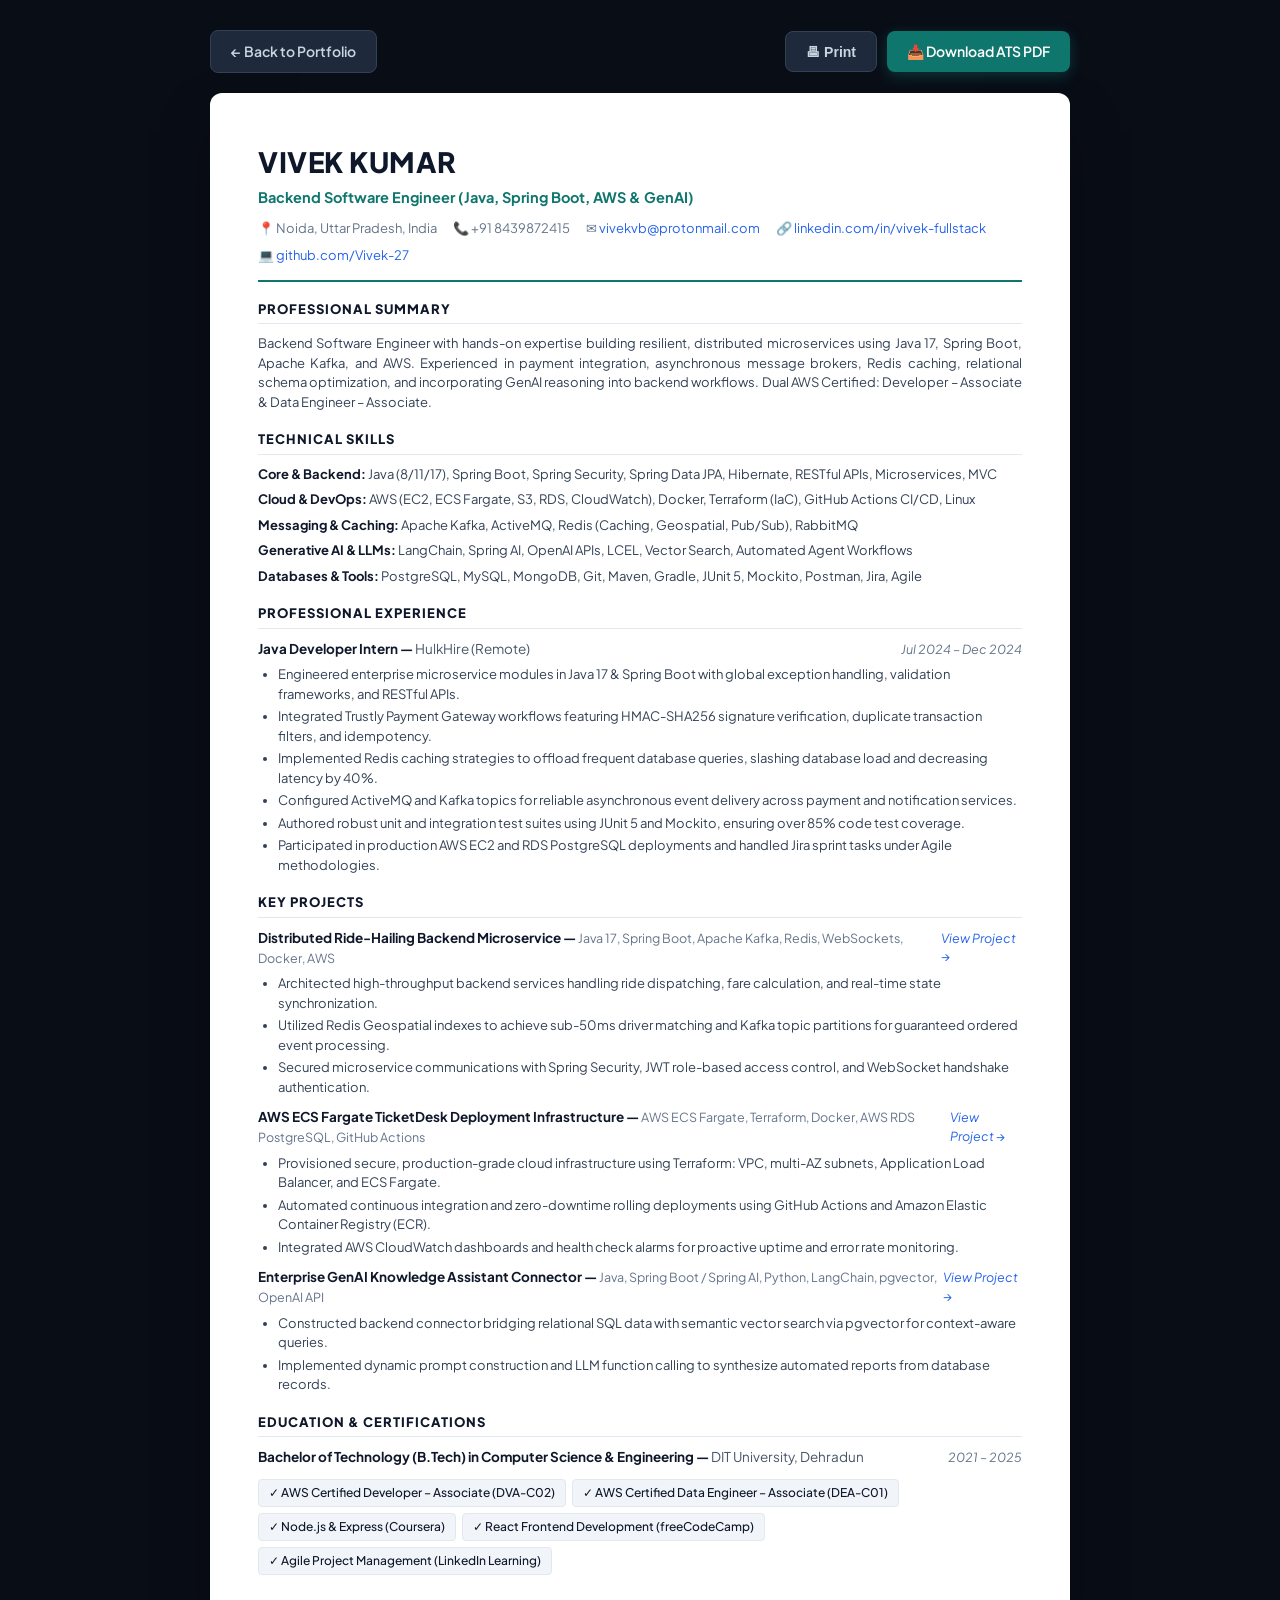
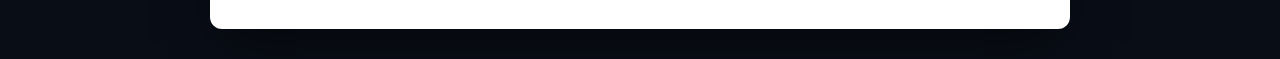
==== public/resumes/Vivek_Kumar_Java_Cloud_GenAI_Resume.html @ 4c065e35 "feat(portfolio): complete UI/UX overhaul, photo integration & 3-track resume hub - Integrated authen" ====
<!DOCTYPE html>
<html lang="en">
<head>
  <meta charset="UTF-8" />
  <meta name="viewport" content="width=device-width, initial-scale=1.0" />
  <title>Vivek Kumar - Backend Software Engineer (Java, Spring Boot, AWS & GenAI)</title>
  <link rel="preconnect" href="https://fonts.googleapis.com">
  <link rel="preconnect" href="https://fonts.gstatic.com" crossorigin>
  <link href="https://fonts.googleapis.com/css2?family=Plus+Jakarta+Sans:wght@400;500;600;700;800&display=swap" rel="stylesheet">
  <style>
    * { box-sizing: border-box; margin: 0; padding: 0; }
    body {
      font-family: 'Plus Jakarta Sans', -apple-system, BlinkMacSystemFont, 'Segoe UI', Roboto, Helvetica, Arial, sans-serif;
      color: #1e293b;
      background: #090d16;
      padding: 30px 15px;
      line-height: 1.5;
    }
    .actions-bar {
      max-width: 860px;
      margin: 0 auto 20px auto;
      display: flex;
      justify-content: space-between;
      align-items: center;
      flex-wrap: wrap;
      gap: 12px;
    }
    .btn {
      background: #0f766e;
      color: #ffffff;
      padding: 10px 20px;
      border-radius: 8px;
      text-decoration: none;
      font-weight: 600;
      font-size: 14px;
      display: inline-flex;
      align-items: center;
      gap: 8px;
      box-shadow: 0 4px 14px rgba(15, 118, 110, 0.4);
      transition: all 0.2s ease;
      cursor: pointer;
      border: none;
    }
    .btn:hover {
      background: #115e59;
      transform: translateY(-2px);
    }
    .btn-secondary {
      background: #1e293b;
      color: #cbd5e1;
      border: 1px solid #334155;
      box-shadow: none;
    }
    .btn-secondary:hover {
      background: #334155;
      color: #ffffff;
    }
    .resume-sheet {
      max-width: 860px;
      margin: 0 auto;
      background: #ffffff;
      padding: 48px;
      border-radius: 12px;
      box-shadow: 0 25px 50px -12px rgba(0,0,0,0.5);
    }
    h1 {
      font-size: 28px;
      color: #0f172a;
      letter-spacing: 0.5px;
      text-transform: uppercase;
      font-weight: 800;
    }
    .subtitle {
      color: #0f766e;
      font-size: 14.5px;
      font-weight: 700;
      margin-top: 4px;
    }
    .contact-info {
      font-size: 13px;
      color: #64748b;
      margin-top: 10px;
      padding-bottom: 14px;
      border-bottom: 2px solid #0f766e;
      display: flex;
      flex-wrap: wrap;
      gap: 8px 16px;
    }
    .contact-info a {
      color: #2563eb;
      text-decoration: none;
    }
    .contact-info a:hover {
      text-decoration: underline;
    }
    .section {
      margin-top: 18px;
    }
    .section-title {
      font-size: 13px;
      font-weight: 800;
      text-transform: uppercase;
      letter-spacing: 1px;
      color: #0f172a;
      border-bottom: 1px solid #e2e8f0;
      padding-bottom: 4px;
      margin-bottom: 10px;
    }
    .summary-text {
      font-size: 13px;
      color: #334155;
      text-align: justify;
    }
    .skill-category {
      font-size: 13px;
      margin-bottom: 6px;
      color: #334155;
    }
    .skill-category strong {
      color: #0f172a;
    }
    .item-header {
      display: flex;
      justify-content: space-between;
      align-items: baseline;
      margin-top: 10px;
      font-size: 13.5px;
    }
    .item-title {
      font-weight: 700;
      color: #0f172a;
    }
    .item-meta {
      font-size: 12.5px;
      color: #64748b;
      font-style: italic;
    }
    ul.bullets {
      list-style-type: disc;
      padding-left: 20px;
      margin-top: 6px;
    }
    ul.bullets li {
      font-size: 13px;
      color: #334155;
      margin-bottom: 3px;
    }
    .badge {
      display: inline-block;
      background: #f1f5f9;
      color: #0f172a;
      padding: 4px 10px;
      border-radius: 4px;
      font-size: 12px;
      margin-right: 6px;
      margin-bottom: 6px;
      font-weight: 500;
      border: 1px solid #e2e8f0;
    }
    @media print {
      body { background: transparent; padding: 0; }
      .actions-bar { display: none; }
      .resume-sheet { box-shadow: none; padding: 0; border-radius: 0; }
    }
  </style>
</head>
<body>
  <div class="actions-bar">
    <a href="/" class="btn btn-secondary">&larr; Back to Portfolio</a>
    <div style="display:flex; gap:10px;">
      <button onclick="window.print()" class="btn btn-secondary">&#128438; Print</button>
      <a href="Vivek_Kumar_Java_Cloud_GenAI_Resume.pdf" download class="btn">&#128229; Download ATS PDF</a>
    </div>
  </div>
  <div class="resume-sheet">
    <h1>Vivek Kumar</h1>
    <div class="subtitle">Backend Software Engineer (Java, Spring Boot, AWS & GenAI)</div>
    <div class="contact-info">
      <span>&#128205; Noida, Uttar Pradesh, India</span>
      <span>&#128222; +91 8439872415</span>
      <span>&#9993; <a href="mailto:vivekvb@protonmail.com">vivekvb@protonmail.com</a></span>
      <span>&#128279; <a href="https://linkedin.com/in/vivek-fullstack" target="_blank">linkedin.com/in/vivek-fullstack</a></span>
      <span>&#128187; <a href="https://github.com/Vivek-27" target="_blank">github.com/Vivek-27</a></span>
    </div>

    <div class="section">
      <div class="section-title">Professional Summary</div>
      <p class="summary-text">Backend Software Engineer with hands-on expertise building resilient, distributed microservices using Java 17, Spring Boot, Apache Kafka, and AWS. Experienced in payment integration, asynchronous message brokers, Redis caching, relational schema optimization, and incorporating GenAI reasoning into backend workflows. Dual AWS Certified: Developer – Associate & Data Engineer – Associate.</p>
    </div>

    <div class="section">
      <div class="section-title">Technical Skills</div>
      <div class="skill-category"><strong>Core & Backend:</strong> Java (8/11/17), Spring Boot, Spring Security, Spring Data JPA, Hibernate, RESTful APIs, Microservices, MVC</div><div class="skill-category"><strong>Cloud & DevOps:</strong> AWS (EC2, ECS Fargate, S3, RDS, CloudWatch), Docker, Terraform (IaC), GitHub Actions CI/CD, Linux</div><div class="skill-category"><strong>Messaging & Caching:</strong> Apache Kafka, ActiveMQ, Redis (Caching, Geospatial, Pub/Sub), RabbitMQ</div><div class="skill-category"><strong>Generative AI & LLMs:</strong> LangChain, Spring AI, OpenAI APIs, LCEL, Vector Search, Automated Agent Workflows</div><div class="skill-category"><strong>Databases & Tools:</strong> PostgreSQL, MySQL, MongoDB, Git, Maven, Gradle, JUnit 5, Mockito, Postman, Jira, Agile</div>
    </div>

    <div class="section">
      <div class="section-title">Professional Experience</div>
      
      <div class="item-header">
        <div class="item-title">Java Developer Intern &mdash; <span style="font-weight:normal; color:#475569;">HulkHire (Remote)</span></div>
        <div class="item-meta">Jul 2024 – Dec 2024</div>
      </div>
      <ul class="bullets">
        <li>Engineered enterprise microservice modules in Java 17 & Spring Boot with global exception handling, validation frameworks, and RESTful APIs.</li><li>Integrated Trustly Payment Gateway workflows featuring HMAC-SHA256 signature verification, duplicate transaction filters, and idempotency.</li><li>Implemented Redis caching strategies to offload frequent database queries, slashing database load and decreasing latency by 40%.</li><li>Configured ActiveMQ and Kafka topics for reliable asynchronous event delivery across payment and notification services.</li><li>Authored robust unit and integration test suites using JUnit 5 and Mockito, ensuring over 85% code test coverage.</li><li>Participated in production AWS EC2 and RDS PostgreSQL deployments and handled Jira sprint tasks under Agile methodologies.</li>
      </ul>
      
    </div>

    <div class="section">
      <div class="section-title">Key Projects</div>
      
      <div class="item-header">
        <div class="item-title">Distributed Ride-Hailing Backend Microservice &mdash; <span style="font-weight:normal; color:#64748b; font-size:12.5px;">Java 17, Spring Boot, Apache Kafka, Redis, WebSockets, Docker, AWS</span></div>
        <div class="item-meta"><a href="https://github.com/Vivek-27" target="_blank" style="color:#2563eb; text-decoration:none;">View Project &rarr;</a></div>
      </div>
      <ul class="bullets">
        <li>Architected high-throughput backend services handling ride dispatching, fare calculation, and real-time state synchronization.</li><li>Utilized Redis Geospatial indexes to achieve sub-50ms driver matching and Kafka topic partitions for guaranteed ordered event processing.</li><li>Secured microservice communications with Spring Security, JWT role-based access control, and WebSocket handshake authentication.</li>
      </ul>
      
      <div class="item-header">
        <div class="item-title">AWS ECS Fargate TicketDesk Deployment Infrastructure &mdash; <span style="font-weight:normal; color:#64748b; font-size:12.5px;">AWS ECS Fargate, Terraform, Docker, AWS RDS PostgreSQL, GitHub Actions</span></div>
        <div class="item-meta"><a href="https://github.com/Vivek-27/poc-aws-deployment-ticketdesk" target="_blank" style="color:#2563eb; text-decoration:none;">View Project &rarr;</a></div>
      </div>
      <ul class="bullets">
        <li>Provisioned secure, production-grade cloud infrastructure using Terraform: VPC, multi-AZ subnets, Application Load Balancer, and ECS Fargate.</li><li>Automated continuous integration and zero-downtime rolling deployments using GitHub Actions and Amazon Elastic Container Registry (ECR).</li><li>Integrated AWS CloudWatch dashboards and health check alarms for proactive uptime and error rate monitoring.</li>
      </ul>
      
      <div class="item-header">
        <div class="item-title">Enterprise GenAI Knowledge Assistant Connector &mdash; <span style="font-weight:normal; color:#64748b; font-size:12.5px;">Java, Spring Boot / Spring AI, Python, LangChain, pgvector, OpenAI API</span></div>
        <div class="item-meta"><a href="https://github.com/Vivek-27/generative-ai-langchain-toolkit" target="_blank" style="color:#2563eb; text-decoration:none;">View Project &rarr;</a></div>
      </div>
      <ul class="bullets">
        <li>Constructed backend connector bridging relational SQL data with semantic vector search via pgvector for context-aware queries.</li><li>Implemented dynamic prompt construction and LLM function calling to synthesize automated reports from database records.</li>
      </ul>
      
    </div>

    <div class="section">
      <div class="section-title">Education & Certifications</div>
      
      <div class="item-header">
        <div class="item-title">Bachelor of Technology (B.Tech) in Computer Science & Engineering &mdash; <span style="font-weight:normal; color:#475569;">DIT University, Dehradun</span></div>
        <div class="item-meta">2021 – 2025</div>
      </div>
      
      <div style="margin-top:12px;">
        <span class="badge">&#10003; AWS Certified Developer – Associate (DVA-C02)</span><span class="badge">&#10003; AWS Certified Data Engineer – Associate (DEA-C01)</span><span class="badge">&#10003; Node.js & Express (Coursera)</span><span class="badge">&#10003; React Frontend Development (freeCodeCamp)</span><span class="badge">&#10003; Agile Project Management (LinkedIn Learning)</span>
      </div>
    </div>
  </div>
</body>
</html>
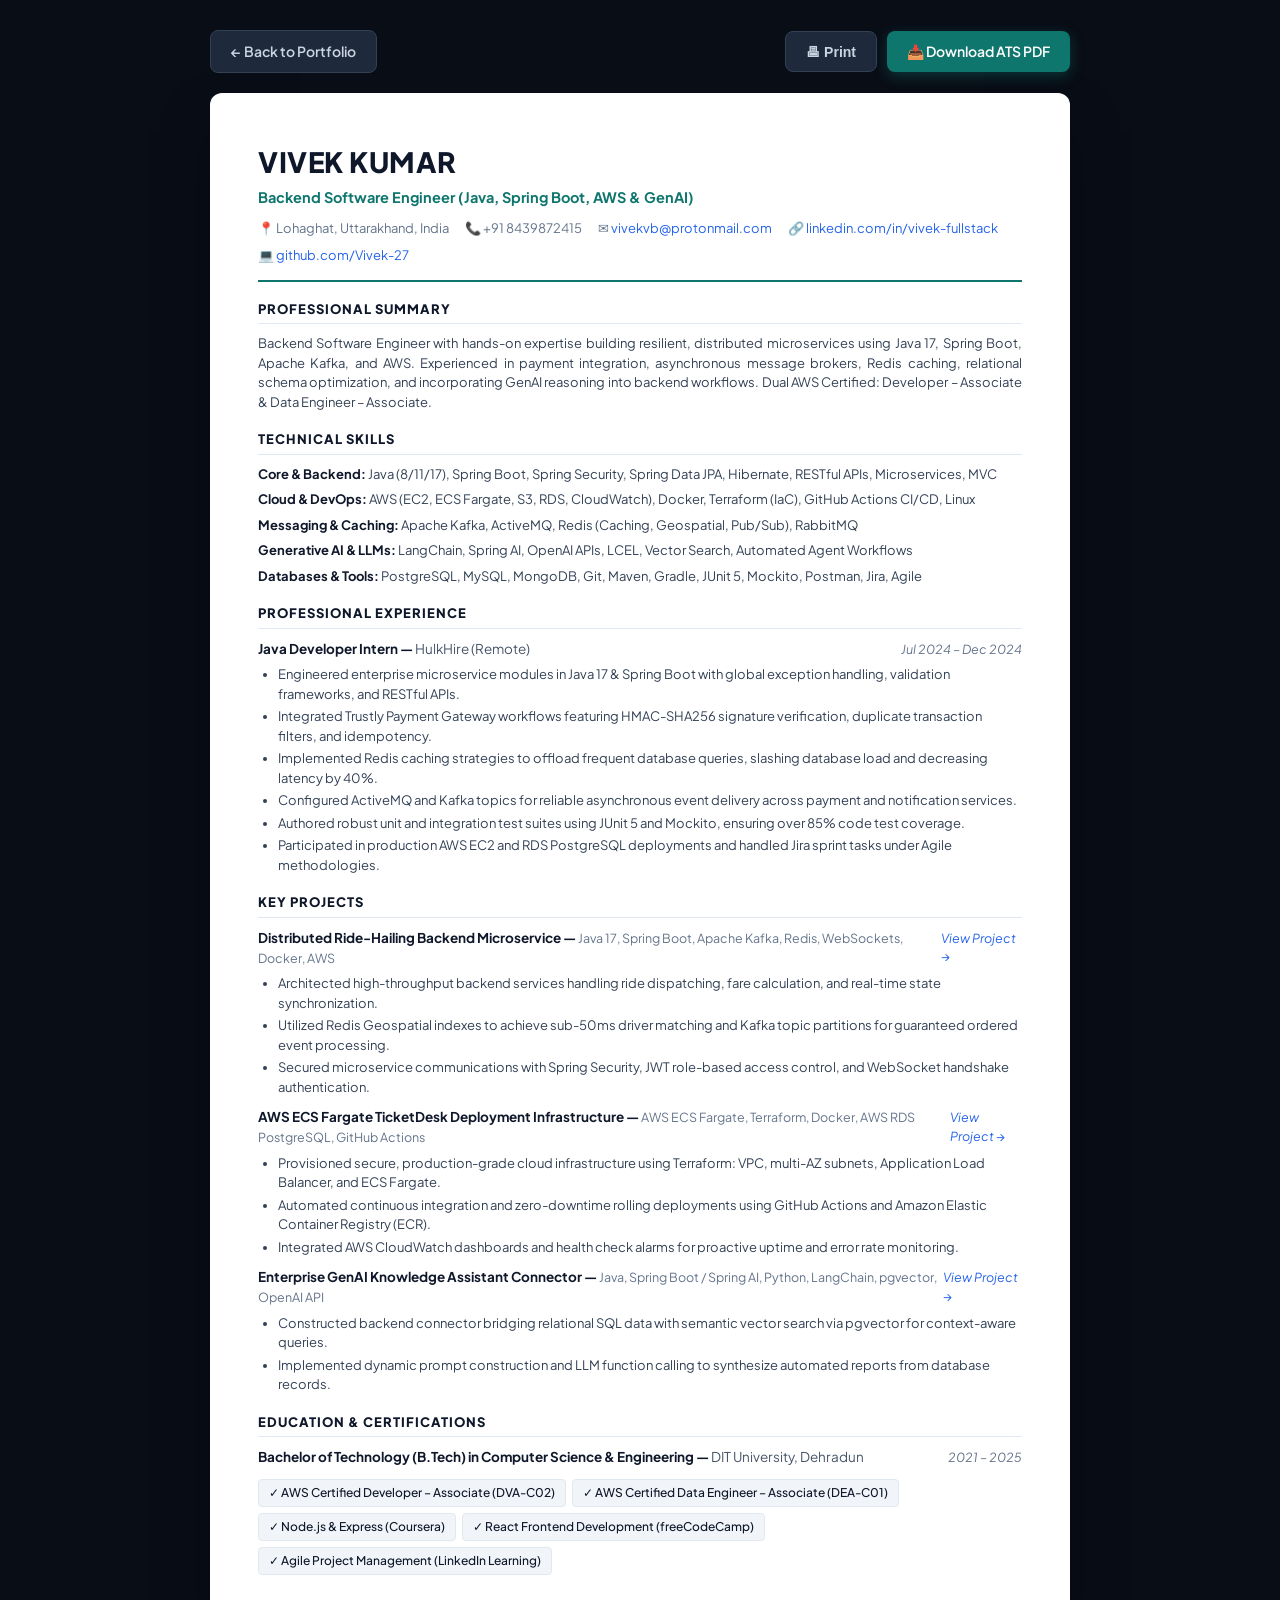
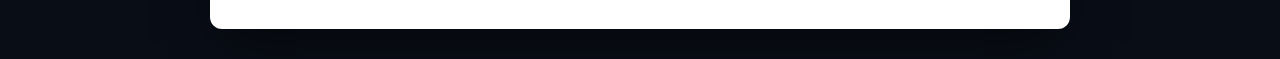
==== commit 89f0052a: "feat: integrate new high-res portrait, remove top hero gap, configure 3 Oxima projects (Java backend" ====
--- a/public/resumes/Vivek_Kumar_Java_Cloud_GenAI_Resume.html
+++ b/public/resumes/Vivek_Kumar_Java_Cloud_GenAI_Resume.html
@@ -176,7 +176,7 @@
     <h1>Vivek Kumar</h1>
     <div class="subtitle">Backend Software Engineer (Java, Spring Boot, AWS & GenAI)</div>
     <div class="contact-info">
-      <span>&#128205; Noida, Uttar Pradesh, India</span>
+      <span>&#128205; Lohaghat, Uttarakhand, India</span>
       <span>&#128222; +91 8439872415</span>
       <span>&#9993; <a href="mailto:vivekvb@protonmail.com">vivekvb@protonmail.com</a></span>
       <span>&#128279; <a href="https://linkedin.com/in/vivek-fullstack" target="_blank">linkedin.com/in/vivek-fullstack</a></span>
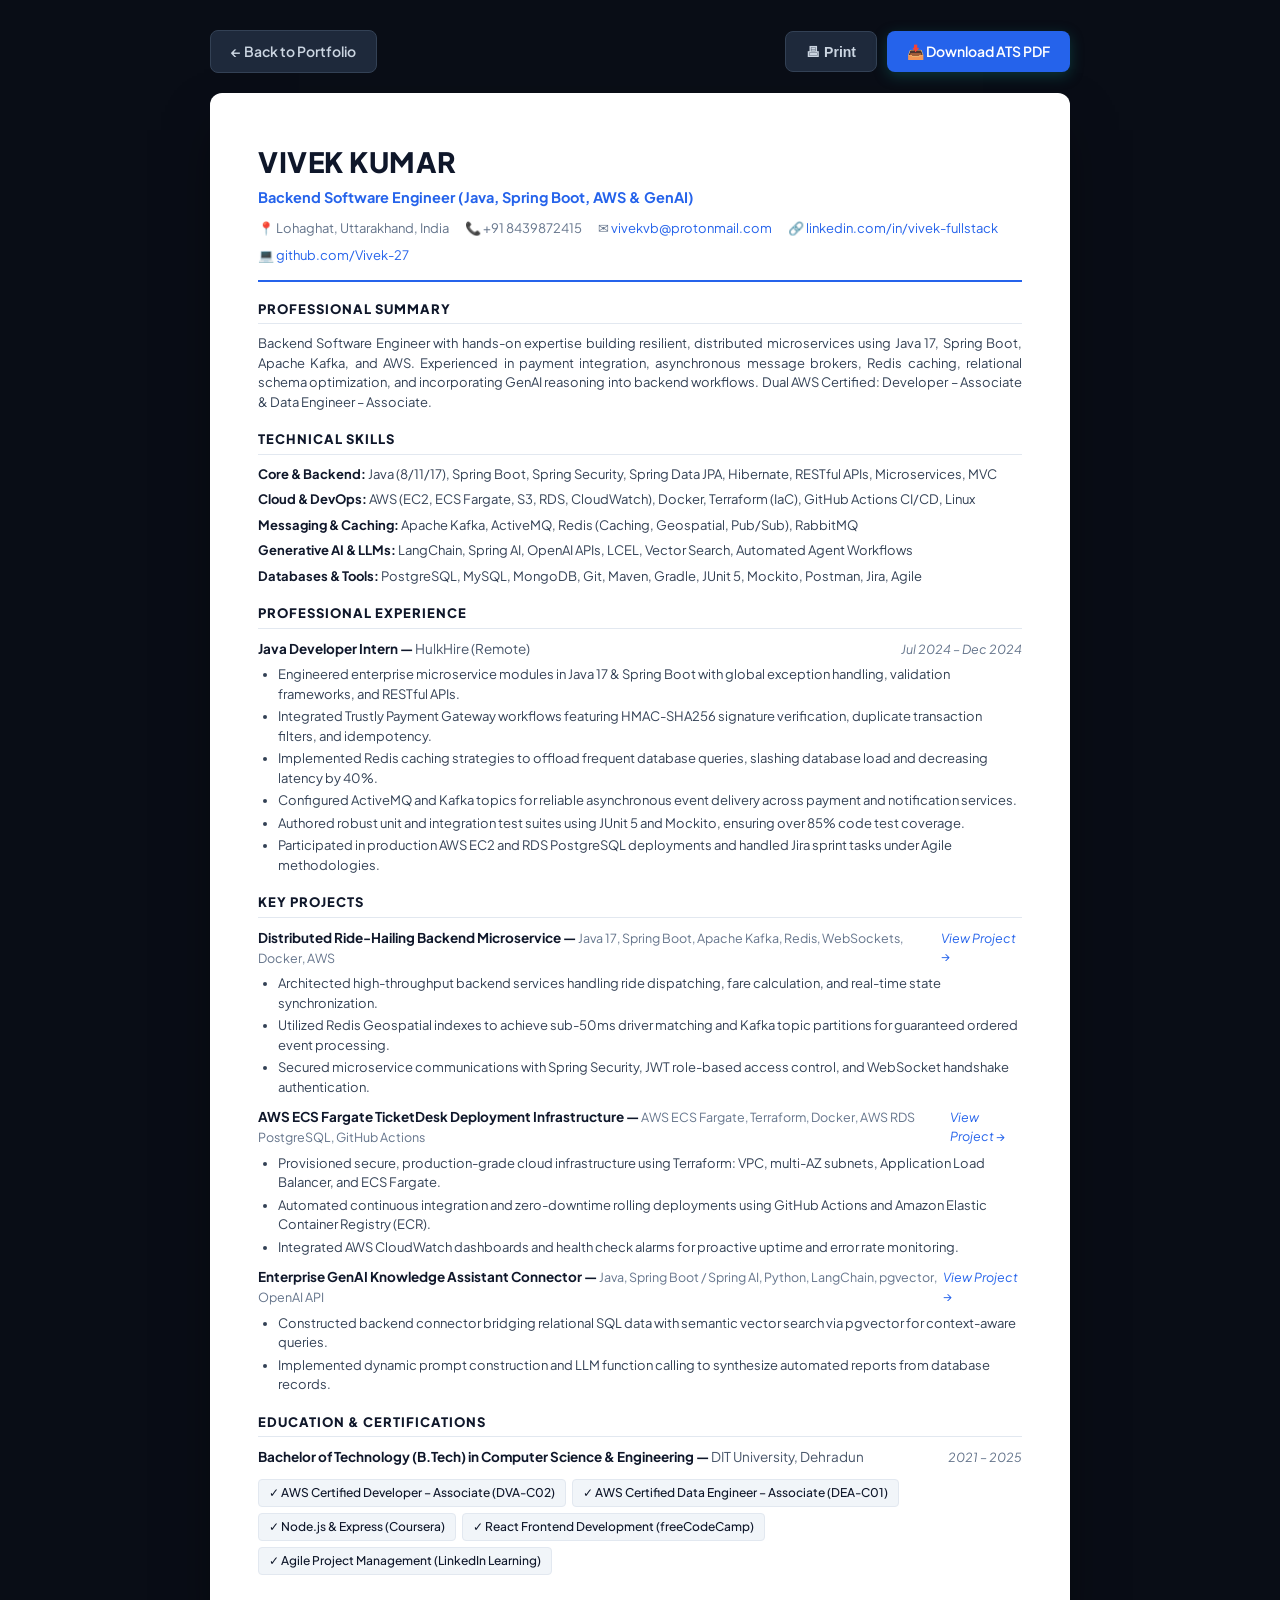
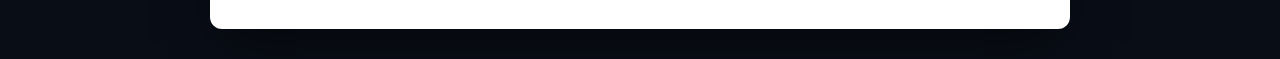
==== commit 5f4857d3: "feat(design): embed hero-scroll-indicator inside hero-container with zero margin-top, apply 1.35fr/0" ====
--- a/public/resumes/Vivek_Kumar_Java_Cloud_GenAI_Resume.html
+++ b/public/resumes/Vivek_Kumar_Java_Cloud_GenAI_Resume.html
@@ -26,7 +26,7 @@
       gap: 12px;
     }
     .btn {
-      background: #0f766e;
+      background: #2563eb;
       color: #ffffff;
       padding: 10px 20px;
       border-radius: 8px;
@@ -71,7 +71,7 @@
       font-weight: 800;
     }
     .subtitle {
-      color: #0f766e;
+      color: #2563eb;
       font-size: 14.5px;
       font-weight: 700;
       margin-top: 4px;
@@ -81,7 +81,7 @@
       color: #64748b;
       margin-top: 10px;
       padding-bottom: 14px;
-      border-bottom: 2px solid #0f766e;
+      border-bottom: 2px solid #2563eb;
       display: flex;
       flex-wrap: wrap;
       gap: 8px 16px;
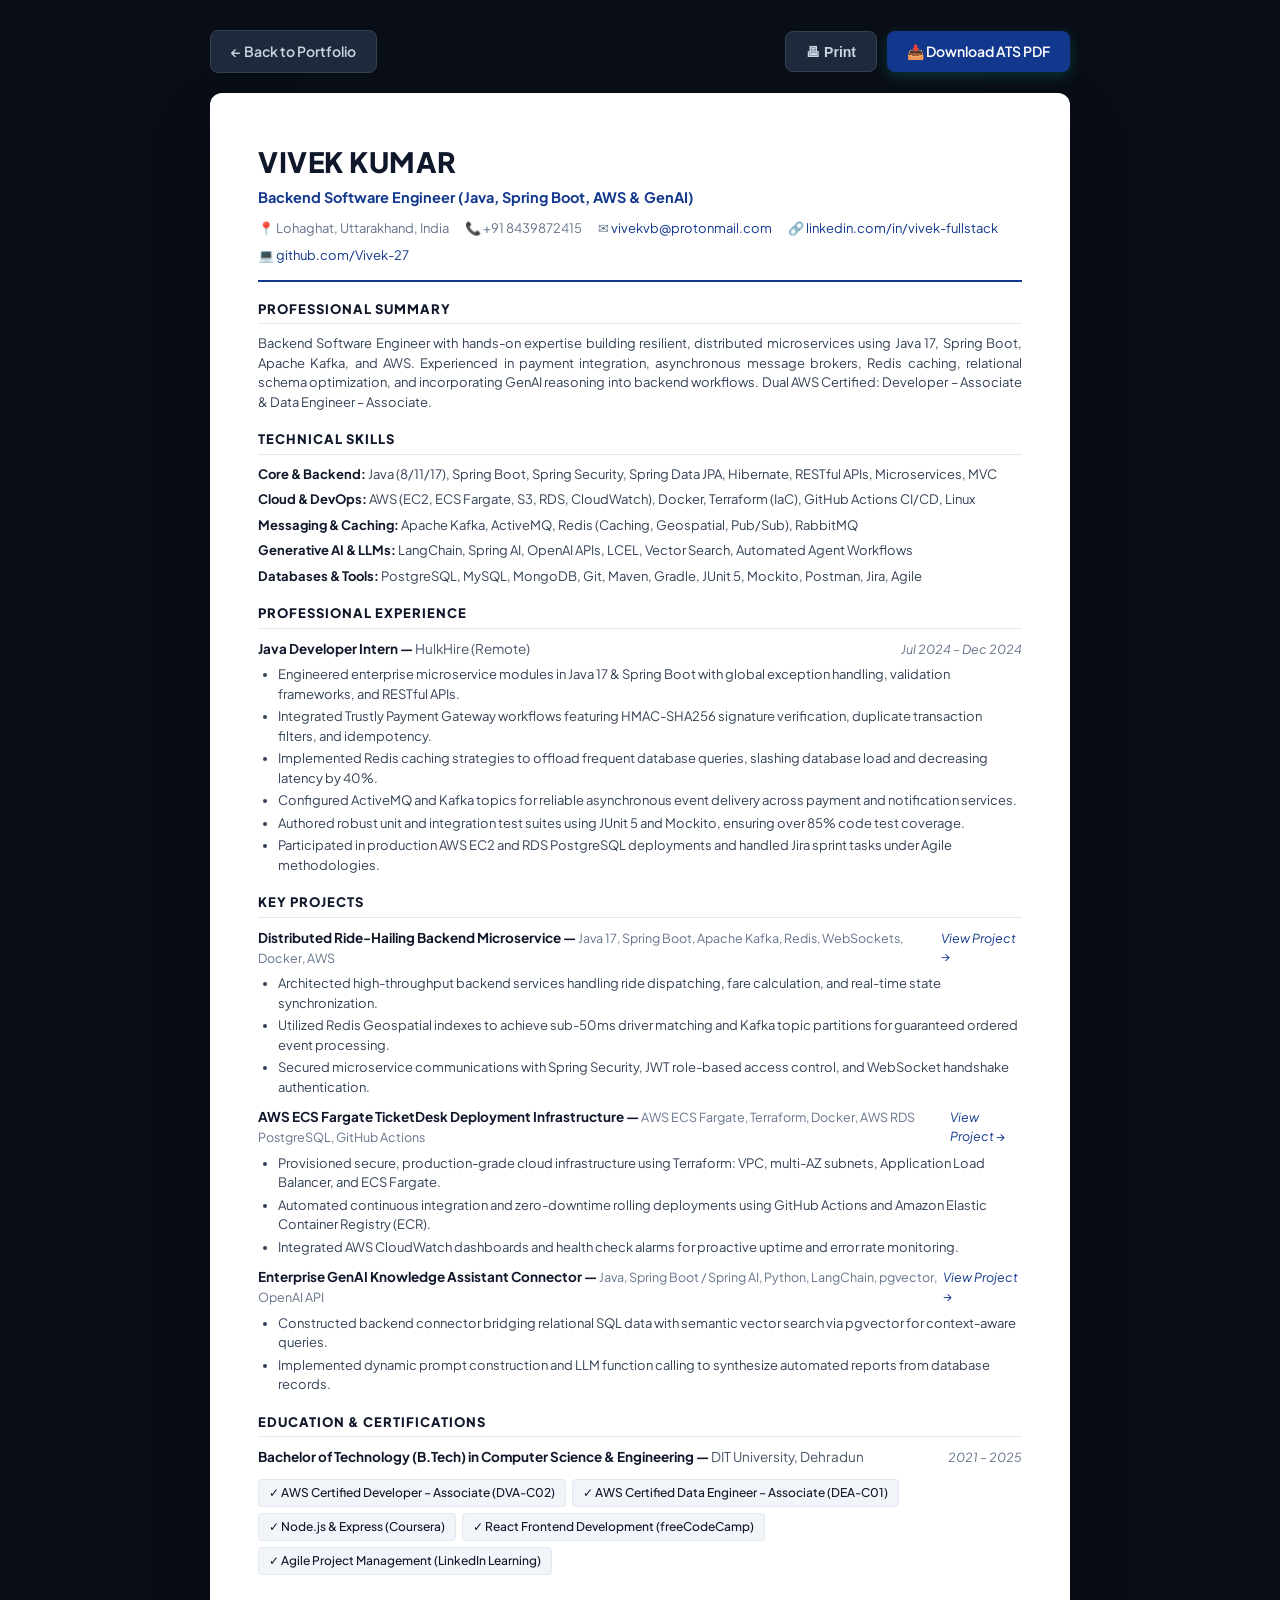
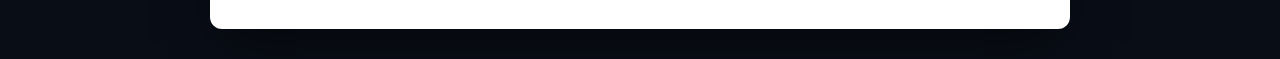
==== commit e884c8cd: "style: apply custom brand color #12388d (Imperial Navy Tech Blue) across all stylesheets and ATS res" ====
--- a/public/resumes/Vivek_Kumar_Java_Cloud_GenAI_Resume.html
+++ b/public/resumes/Vivek_Kumar_Java_Cloud_GenAI_Resume.html
@@ -26,7 +26,7 @@
       gap: 12px;
     }
     .btn {
-      background: #2563eb;
+      background: #12388d;
       color: #ffffff;
       padding: 10px 20px;
       border-radius: 8px;
@@ -71,7 +71,7 @@
       font-weight: 800;
     }
     .subtitle {
-      color: #2563eb;
+      color: #12388d;
       font-size: 14.5px;
       font-weight: 700;
       margin-top: 4px;
@@ -81,13 +81,13 @@
       color: #64748b;
       margin-top: 10px;
       padding-bottom: 14px;
-      border-bottom: 2px solid #2563eb;
+      border-bottom: 2px solid #12388d;
       display: flex;
       flex-wrap: wrap;
       gap: 8px 16px;
     }
     .contact-info a {
-      color: #2563eb;
+      color: #12388d;
       text-decoration: none;
     }
     .contact-info a:hover {
@@ -211,7 +211,7 @@
       
       <div class="item-header">
         <div class="item-title">Distributed Ride-Hailing Backend Microservice &mdash; <span style="font-weight:normal; color:#64748b; font-size:12.5px;">Java 17, Spring Boot, Apache Kafka, Redis, WebSockets, Docker, AWS</span></div>
-        <div class="item-meta"><a href="https://github.com/Vivek-27" target="_blank" style="color:#2563eb; text-decoration:none;">View Project &rarr;</a></div>
+        <div class="item-meta"><a href="https://github.com/Vivek-27" target="_blank" style="color:#12388d; text-decoration:none;">View Project &rarr;</a></div>
       </div>
       <ul class="bullets">
         <li>Architected high-throughput backend services handling ride dispatching, fare calculation, and real-time state synchronization.</li><li>Utilized Redis Geospatial indexes to achieve sub-50ms driver matching and Kafka topic partitions for guaranteed ordered event processing.</li><li>Secured microservice communications with Spring Security, JWT role-based access control, and WebSocket handshake authentication.</li>
@@ -219,7 +219,7 @@
       
       <div class="item-header">
         <div class="item-title">AWS ECS Fargate TicketDesk Deployment Infrastructure &mdash; <span style="font-weight:normal; color:#64748b; font-size:12.5px;">AWS ECS Fargate, Terraform, Docker, AWS RDS PostgreSQL, GitHub Actions</span></div>
-        <div class="item-meta"><a href="https://github.com/Vivek-27/poc-aws-deployment-ticketdesk" target="_blank" style="color:#2563eb; text-decoration:none;">View Project &rarr;</a></div>
+        <div class="item-meta"><a href="https://github.com/Vivek-27/poc-aws-deployment-ticketdesk" target="_blank" style="color:#12388d; text-decoration:none;">View Project &rarr;</a></div>
       </div>
       <ul class="bullets">
         <li>Provisioned secure, production-grade cloud infrastructure using Terraform: VPC, multi-AZ subnets, Application Load Balancer, and ECS Fargate.</li><li>Automated continuous integration and zero-downtime rolling deployments using GitHub Actions and Amazon Elastic Container Registry (ECR).</li><li>Integrated AWS CloudWatch dashboards and health check alarms for proactive uptime and error rate monitoring.</li>
@@ -227,7 +227,7 @@
       
       <div class="item-header">
         <div class="item-title">Enterprise GenAI Knowledge Assistant Connector &mdash; <span style="font-weight:normal; color:#64748b; font-size:12.5px;">Java, Spring Boot / Spring AI, Python, LangChain, pgvector, OpenAI API</span></div>
-        <div class="item-meta"><a href="https://github.com/Vivek-27/generative-ai-langchain-toolkit" target="_blank" style="color:#2563eb; text-decoration:none;">View Project &rarr;</a></div>
+        <div class="item-meta"><a href="https://github.com/Vivek-27/generative-ai-langchain-toolkit" target="_blank" style="color:#12388d; text-decoration:none;">View Project &rarr;</a></div>
       </div>
       <ul class="bullets">
         <li>Constructed backend connector bridging relational SQL data with semantic vector search via pgvector for context-aware queries.</li><li>Implemented dynamic prompt construction and LLM function calling to synthesize automated reports from database records.</li>
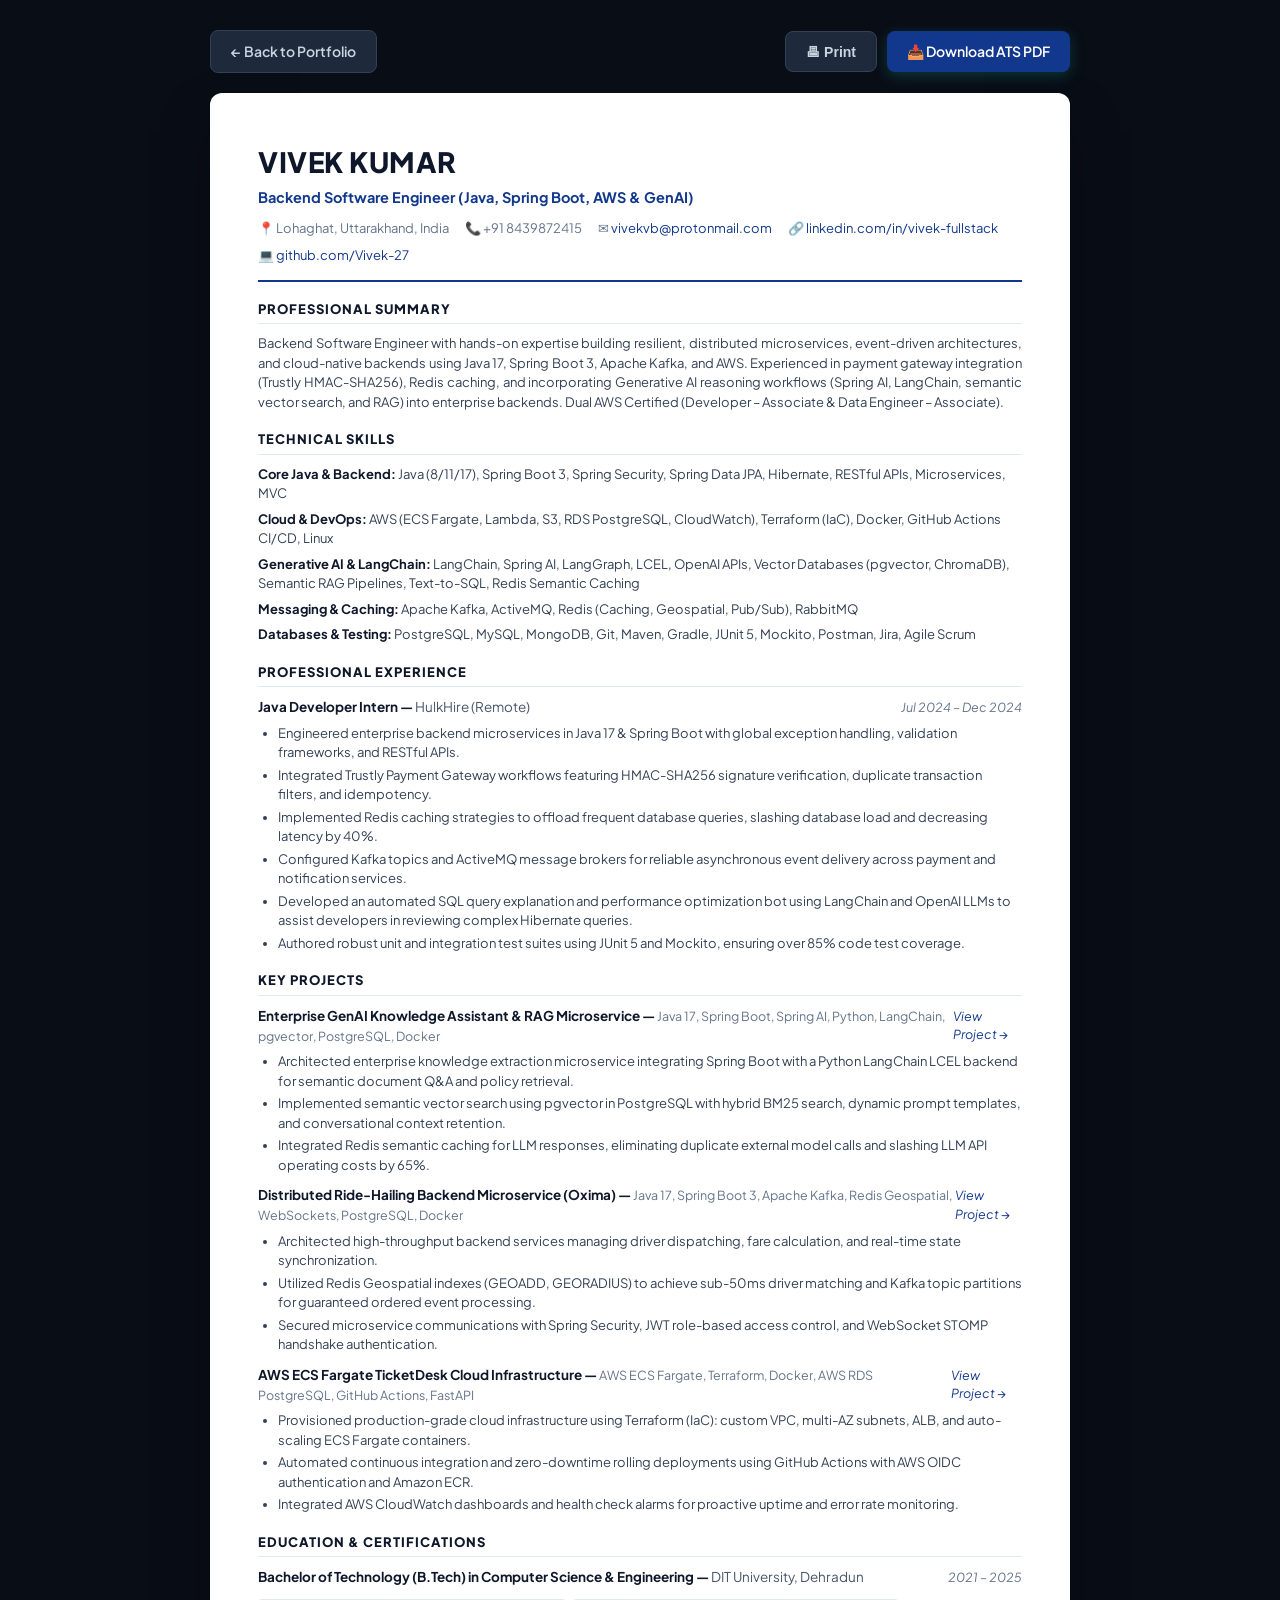
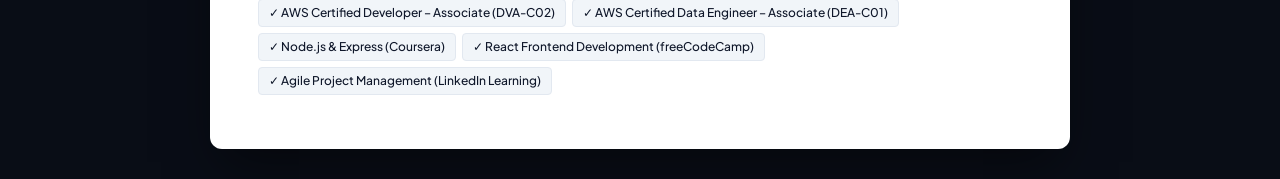
==== commit d6a9eb28: "docs(resumes): update MERN, Java, and Data Engineering ATS resumes with comprehensive LangChain and " ====
--- a/public/resumes/Vivek_Kumar_Java_Cloud_GenAI_Resume.html
+++ b/public/resumes/Vivek_Kumar_Java_Cloud_GenAI_Resume.html
@@ -185,12 +185,12 @@
 
     <div class="section">
       <div class="section-title">Professional Summary</div>
-      <p class="summary-text">Backend Software Engineer with hands-on expertise building resilient, distributed microservices using Java 17, Spring Boot, Apache Kafka, and AWS. Experienced in payment integration, asynchronous message brokers, Redis caching, relational schema optimization, and incorporating GenAI reasoning into backend workflows. Dual AWS Certified: Developer – Associate & Data Engineer – Associate.</p>
+      <p class="summary-text">Backend Software Engineer with hands-on expertise building resilient, distributed microservices, event-driven architectures, and cloud-native backends using Java 17, Spring Boot 3, Apache Kafka, and AWS. Experienced in payment gateway integration (Trustly HMAC-SHA256), Redis caching, and incorporating Generative AI reasoning workflows (Spring AI, LangChain, semantic vector search, and RAG) into enterprise backends. Dual AWS Certified (Developer – Associate & Data Engineer – Associate).</p>
     </div>
 
     <div class="section">
       <div class="section-title">Technical Skills</div>
-      <div class="skill-category"><strong>Core & Backend:</strong> Java (8/11/17), Spring Boot, Spring Security, Spring Data JPA, Hibernate, RESTful APIs, Microservices, MVC</div><div class="skill-category"><strong>Cloud & DevOps:</strong> AWS (EC2, ECS Fargate, S3, RDS, CloudWatch), Docker, Terraform (IaC), GitHub Actions CI/CD, Linux</div><div class="skill-category"><strong>Messaging & Caching:</strong> Apache Kafka, ActiveMQ, Redis (Caching, Geospatial, Pub/Sub), RabbitMQ</div><div class="skill-category"><strong>Generative AI & LLMs:</strong> LangChain, Spring AI, OpenAI APIs, LCEL, Vector Search, Automated Agent Workflows</div><div class="skill-category"><strong>Databases & Tools:</strong> PostgreSQL, MySQL, MongoDB, Git, Maven, Gradle, JUnit 5, Mockito, Postman, Jira, Agile</div>
+      <div class="skill-category"><strong>Core Java & Backend:</strong> Java (8/11/17), Spring Boot 3, Spring Security, Spring Data JPA, Hibernate, RESTful APIs, Microservices, MVC</div><div class="skill-category"><strong>Cloud & DevOps:</strong> AWS (ECS Fargate, Lambda, S3, RDS PostgreSQL, CloudWatch), Terraform (IaC), Docker, GitHub Actions CI/CD, Linux</div><div class="skill-category"><strong>Generative AI & LangChain:</strong> LangChain, Spring AI, LangGraph, LCEL, OpenAI APIs, Vector Databases (pgvector, ChromaDB), Semantic RAG Pipelines, Text-to-SQL, Redis Semantic Caching</div><div class="skill-category"><strong>Messaging & Caching:</strong> Apache Kafka, ActiveMQ, Redis (Caching, Geospatial, Pub/Sub), RabbitMQ</div><div class="skill-category"><strong>Databases & Testing:</strong> PostgreSQL, MySQL, MongoDB, Git, Maven, Gradle, JUnit 5, Mockito, Postman, Jira, Agile Scrum</div>
     </div>
 
     <div class="section">
@@ -201,7 +201,7 @@
         <div class="item-meta">Jul 2024 – Dec 2024</div>
       </div>
       <ul class="bullets">
-        <li>Engineered enterprise microservice modules in Java 17 & Spring Boot with global exception handling, validation frameworks, and RESTful APIs.</li><li>Integrated Trustly Payment Gateway workflows featuring HMAC-SHA256 signature verification, duplicate transaction filters, and idempotency.</li><li>Implemented Redis caching strategies to offload frequent database queries, slashing database load and decreasing latency by 40%.</li><li>Configured ActiveMQ and Kafka topics for reliable asynchronous event delivery across payment and notification services.</li><li>Authored robust unit and integration test suites using JUnit 5 and Mockito, ensuring over 85% code test coverage.</li><li>Participated in production AWS EC2 and RDS PostgreSQL deployments and handled Jira sprint tasks under Agile methodologies.</li>
+        <li>Engineered enterprise backend microservices in Java 17 & Spring Boot with global exception handling, validation frameworks, and RESTful APIs.</li><li>Integrated Trustly Payment Gateway workflows featuring HMAC-SHA256 signature verification, duplicate transaction filters, and idempotency.</li><li>Implemented Redis caching strategies to offload frequent database queries, slashing database load and decreasing latency by 40%.</li><li>Configured Kafka topics and ActiveMQ message brokers for reliable asynchronous event delivery across payment and notification services.</li><li>Developed an automated SQL query explanation and performance optimization bot using LangChain and OpenAI LLMs to assist developers in reviewing complex Hibernate queries.</li><li>Authored robust unit and integration test suites using JUnit 5 and Mockito, ensuring over 85% code test coverage.</li>
       </ul>
       
     </div>
@@ -210,27 +210,27 @@
       <div class="section-title">Key Projects</div>
       
       <div class="item-header">
-        <div class="item-title">Distributed Ride-Hailing Backend Microservice &mdash; <span style="font-weight:normal; color:#64748b; font-size:12.5px;">Java 17, Spring Boot, Apache Kafka, Redis, WebSockets, Docker, AWS</span></div>
-        <div class="item-meta"><a href="https://github.com/Vivek-27" target="_blank" style="color:#12388d; text-decoration:none;">View Project &rarr;</a></div>
-      </div>
-      <ul class="bullets">
-        <li>Architected high-throughput backend services handling ride dispatching, fare calculation, and real-time state synchronization.</li><li>Utilized Redis Geospatial indexes to achieve sub-50ms driver matching and Kafka topic partitions for guaranteed ordered event processing.</li><li>Secured microservice communications with Spring Security, JWT role-based access control, and WebSocket handshake authentication.</li>
-      </ul>
-      
-      <div class="item-header">
-        <div class="item-title">AWS ECS Fargate TicketDesk Deployment Infrastructure &mdash; <span style="font-weight:normal; color:#64748b; font-size:12.5px;">AWS ECS Fargate, Terraform, Docker, AWS RDS PostgreSQL, GitHub Actions</span></div>
+        <div class="item-title">Enterprise GenAI Knowledge Assistant & RAG Microservice &mdash; <span style="font-weight:normal; color:#64748b; font-size:12.5px;">Java 17, Spring Boot, Spring AI, Python, LangChain, pgvector, PostgreSQL, Docker</span></div>
+        <div class="item-meta"><a href="https://github.com/Vivek-27/generative-ai-langchain-toolkit" target="_blank" style="color:#12388d; text-decoration:none;">View Project &rarr;</a></div>
+      </div>
+      <ul class="bullets">
+        <li>Architected enterprise knowledge extraction microservice integrating Spring Boot with a Python LangChain LCEL backend for semantic document Q&A and policy retrieval.</li><li>Implemented semantic vector search using pgvector in PostgreSQL with hybrid BM25 search, dynamic prompt templates, and conversational context retention.</li><li>Integrated Redis semantic caching for LLM responses, eliminating duplicate external model calls and slashing LLM API operating costs by 65%.</li>
+      </ul>
+      
+      <div class="item-header">
+        <div class="item-title">Distributed Ride-Hailing Backend Microservice (Oxima) &mdash; <span style="font-weight:normal; color:#64748b; font-size:12.5px;">Java 17, Spring Boot 3, Apache Kafka, Redis Geospatial, WebSockets, PostgreSQL, Docker</span></div>
+        <div class="item-meta"><a href="https://github.com/Vivek-27/oxima-ride-hailing" target="_blank" style="color:#12388d; text-decoration:none;">View Project &rarr;</a></div>
+      </div>
+      <ul class="bullets">
+        <li>Architected high-throughput backend services managing driver dispatching, fare calculation, and real-time state synchronization.</li><li>Utilized Redis Geospatial indexes (GEOADD, GEORADIUS) to achieve sub-50ms driver matching and Kafka topic partitions for guaranteed ordered event processing.</li><li>Secured microservice communications with Spring Security, JWT role-based access control, and WebSocket STOMP handshake authentication.</li>
+      </ul>
+      
+      <div class="item-header">
+        <div class="item-title">AWS ECS Fargate TicketDesk Cloud Infrastructure &mdash; <span style="font-weight:normal; color:#64748b; font-size:12.5px;">AWS ECS Fargate, Terraform, Docker, AWS RDS PostgreSQL, GitHub Actions, FastAPI</span></div>
         <div class="item-meta"><a href="https://github.com/Vivek-27/poc-aws-deployment-ticketdesk" target="_blank" style="color:#12388d; text-decoration:none;">View Project &rarr;</a></div>
       </div>
       <ul class="bullets">
-        <li>Provisioned secure, production-grade cloud infrastructure using Terraform: VPC, multi-AZ subnets, Application Load Balancer, and ECS Fargate.</li><li>Automated continuous integration and zero-downtime rolling deployments using GitHub Actions and Amazon Elastic Container Registry (ECR).</li><li>Integrated AWS CloudWatch dashboards and health check alarms for proactive uptime and error rate monitoring.</li>
-      </ul>
-      
-      <div class="item-header">
-        <div class="item-title">Enterprise GenAI Knowledge Assistant Connector &mdash; <span style="font-weight:normal; color:#64748b; font-size:12.5px;">Java, Spring Boot / Spring AI, Python, LangChain, pgvector, OpenAI API</span></div>
-        <div class="item-meta"><a href="https://github.com/Vivek-27/generative-ai-langchain-toolkit" target="_blank" style="color:#12388d; text-decoration:none;">View Project &rarr;</a></div>
-      </div>
-      <ul class="bullets">
-        <li>Constructed backend connector bridging relational SQL data with semantic vector search via pgvector for context-aware queries.</li><li>Implemented dynamic prompt construction and LLM function calling to synthesize automated reports from database records.</li>
+        <li>Provisioned production-grade cloud infrastructure using Terraform (IaC): custom VPC, multi-AZ subnets, ALB, and auto-scaling ECS Fargate containers.</li><li>Automated continuous integration and zero-downtime rolling deployments using GitHub Actions with AWS OIDC authentication and Amazon ECR.</li><li>Integrated AWS CloudWatch dashboards and health check alarms for proactive uptime and error rate monitoring.</li>
       </ul>
       
     </div>
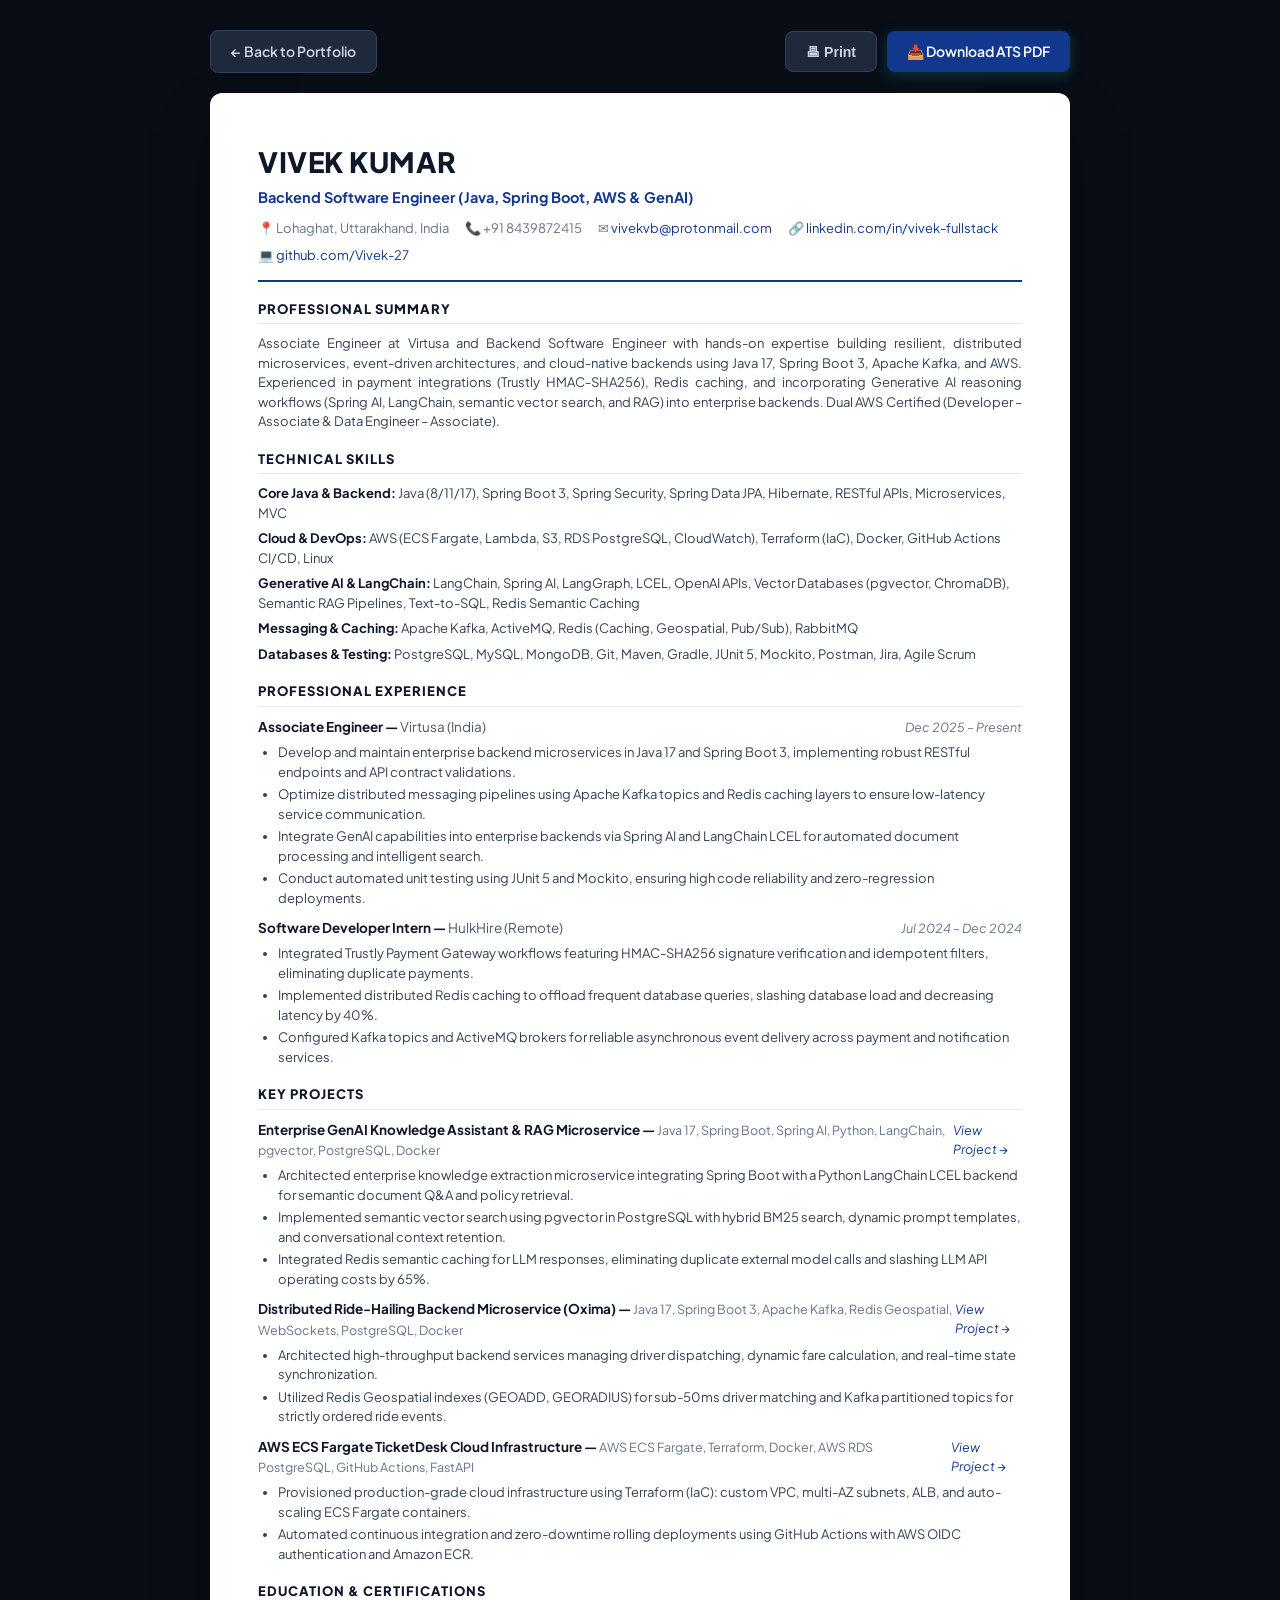
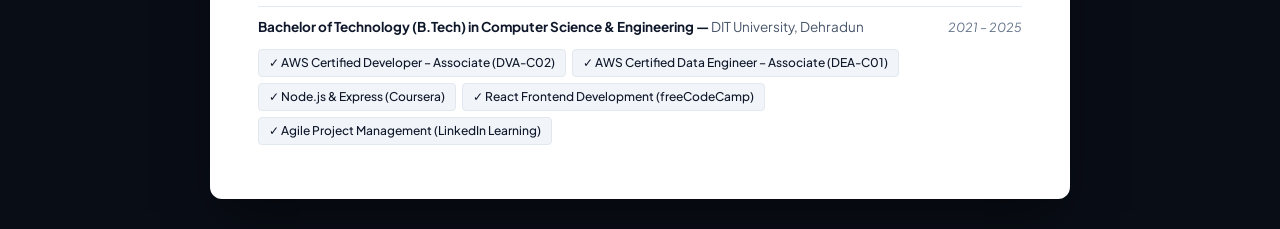
==== commit a2b450a8: "feat(experience): add Virtusa Associate Engineer role (Dec 2025 - Present), restrict HulkHire to Jav" ====
--- a/public/resumes/Vivek_Kumar_Java_Cloud_GenAI_Resume.html
+++ b/public/resumes/Vivek_Kumar_Java_Cloud_GenAI_Resume.html
@@ -185,7 +185,7 @@
 
     <div class="section">
       <div class="section-title">Professional Summary</div>
-      <p class="summary-text">Backend Software Engineer with hands-on expertise building resilient, distributed microservices, event-driven architectures, and cloud-native backends using Java 17, Spring Boot 3, Apache Kafka, and AWS. Experienced in payment gateway integration (Trustly HMAC-SHA256), Redis caching, and incorporating Generative AI reasoning workflows (Spring AI, LangChain, semantic vector search, and RAG) into enterprise backends. Dual AWS Certified (Developer – Associate & Data Engineer – Associate).</p>
+      <p class="summary-text">Associate Engineer at Virtusa and Backend Software Engineer with hands-on expertise building resilient, distributed microservices, event-driven architectures, and cloud-native backends using Java 17, Spring Boot 3, Apache Kafka, and AWS. Experienced in payment integrations (Trustly HMAC-SHA256), Redis caching, and incorporating Generative AI reasoning workflows (Spring AI, LangChain, semantic vector search, and RAG) into enterprise backends. Dual AWS Certified (Developer – Associate & Data Engineer – Associate).</p>
     </div>
 
     <div class="section">
@@ -197,11 +197,19 @@
       <div class="section-title">Professional Experience</div>
       
       <div class="item-header">
-        <div class="item-title">Java Developer Intern &mdash; <span style="font-weight:normal; color:#475569;">HulkHire (Remote)</span></div>
+        <div class="item-title">Associate Engineer &mdash; <span style="font-weight:normal; color:#475569;">Virtusa (India)</span></div>
+        <div class="item-meta">Dec 2025 – Present</div>
+      </div>
+      <ul class="bullets">
+        <li>Develop and maintain enterprise backend microservices in Java 17 and Spring Boot 3, implementing robust RESTful endpoints and API contract validations.</li><li>Optimize distributed messaging pipelines using Apache Kafka topics and Redis caching layers to ensure low-latency service communication.</li><li>Integrate GenAI capabilities into enterprise backends via Spring AI and LangChain LCEL for automated document processing and intelligent search.</li><li>Conduct automated unit testing using JUnit 5 and Mockito, ensuring high code reliability and zero-regression deployments.</li>
+      </ul>
+      
+      <div class="item-header">
+        <div class="item-title">Software Developer Intern &mdash; <span style="font-weight:normal; color:#475569;">HulkHire (Remote)</span></div>
         <div class="item-meta">Jul 2024 – Dec 2024</div>
       </div>
       <ul class="bullets">
-        <li>Engineered enterprise backend microservices in Java 17 & Spring Boot with global exception handling, validation frameworks, and RESTful APIs.</li><li>Integrated Trustly Payment Gateway workflows featuring HMAC-SHA256 signature verification, duplicate transaction filters, and idempotency.</li><li>Implemented Redis caching strategies to offload frequent database queries, slashing database load and decreasing latency by 40%.</li><li>Configured Kafka topics and ActiveMQ message brokers for reliable asynchronous event delivery across payment and notification services.</li><li>Developed an automated SQL query explanation and performance optimization bot using LangChain and OpenAI LLMs to assist developers in reviewing complex Hibernate queries.</li><li>Authored robust unit and integration test suites using JUnit 5 and Mockito, ensuring over 85% code test coverage.</li>
+        <li>Integrated Trustly Payment Gateway workflows featuring HMAC-SHA256 signature verification and idempotent filters, eliminating duplicate payments.</li><li>Implemented distributed Redis caching to offload frequent database queries, slashing database load and decreasing latency by 40%.</li><li>Configured Kafka topics and ActiveMQ brokers for reliable asynchronous event delivery across payment and notification services.</li>
       </ul>
       
     </div>
@@ -222,7 +230,7 @@
         <div class="item-meta"><a href="https://github.com/Vivek-27/oxima-ride-hailing" target="_blank" style="color:#12388d; text-decoration:none;">View Project &rarr;</a></div>
       </div>
       <ul class="bullets">
-        <li>Architected high-throughput backend services managing driver dispatching, fare calculation, and real-time state synchronization.</li><li>Utilized Redis Geospatial indexes (GEOADD, GEORADIUS) to achieve sub-50ms driver matching and Kafka topic partitions for guaranteed ordered event processing.</li><li>Secured microservice communications with Spring Security, JWT role-based access control, and WebSocket STOMP handshake authentication.</li>
+        <li>Architected high-throughput backend services managing driver dispatching, dynamic fare calculation, and real-time state synchronization.</li><li>Utilized Redis Geospatial indexes (GEOADD, GEORADIUS) for sub-50ms driver matching and Kafka partitioned topics for strictly ordered ride events.</li>
       </ul>
       
       <div class="item-header">
@@ -230,7 +238,7 @@
         <div class="item-meta"><a href="https://github.com/Vivek-27/poc-aws-deployment-ticketdesk" target="_blank" style="color:#12388d; text-decoration:none;">View Project &rarr;</a></div>
       </div>
       <ul class="bullets">
-        <li>Provisioned production-grade cloud infrastructure using Terraform (IaC): custom VPC, multi-AZ subnets, ALB, and auto-scaling ECS Fargate containers.</li><li>Automated continuous integration and zero-downtime rolling deployments using GitHub Actions with AWS OIDC authentication and Amazon ECR.</li><li>Integrated AWS CloudWatch dashboards and health check alarms for proactive uptime and error rate monitoring.</li>
+        <li>Provisioned production-grade cloud infrastructure using Terraform (IaC): custom VPC, multi-AZ subnets, ALB, and auto-scaling ECS Fargate containers.</li><li>Automated continuous integration and zero-downtime rolling deployments using GitHub Actions with AWS OIDC authentication and Amazon ECR.</li>
       </ul>
       
     </div>
